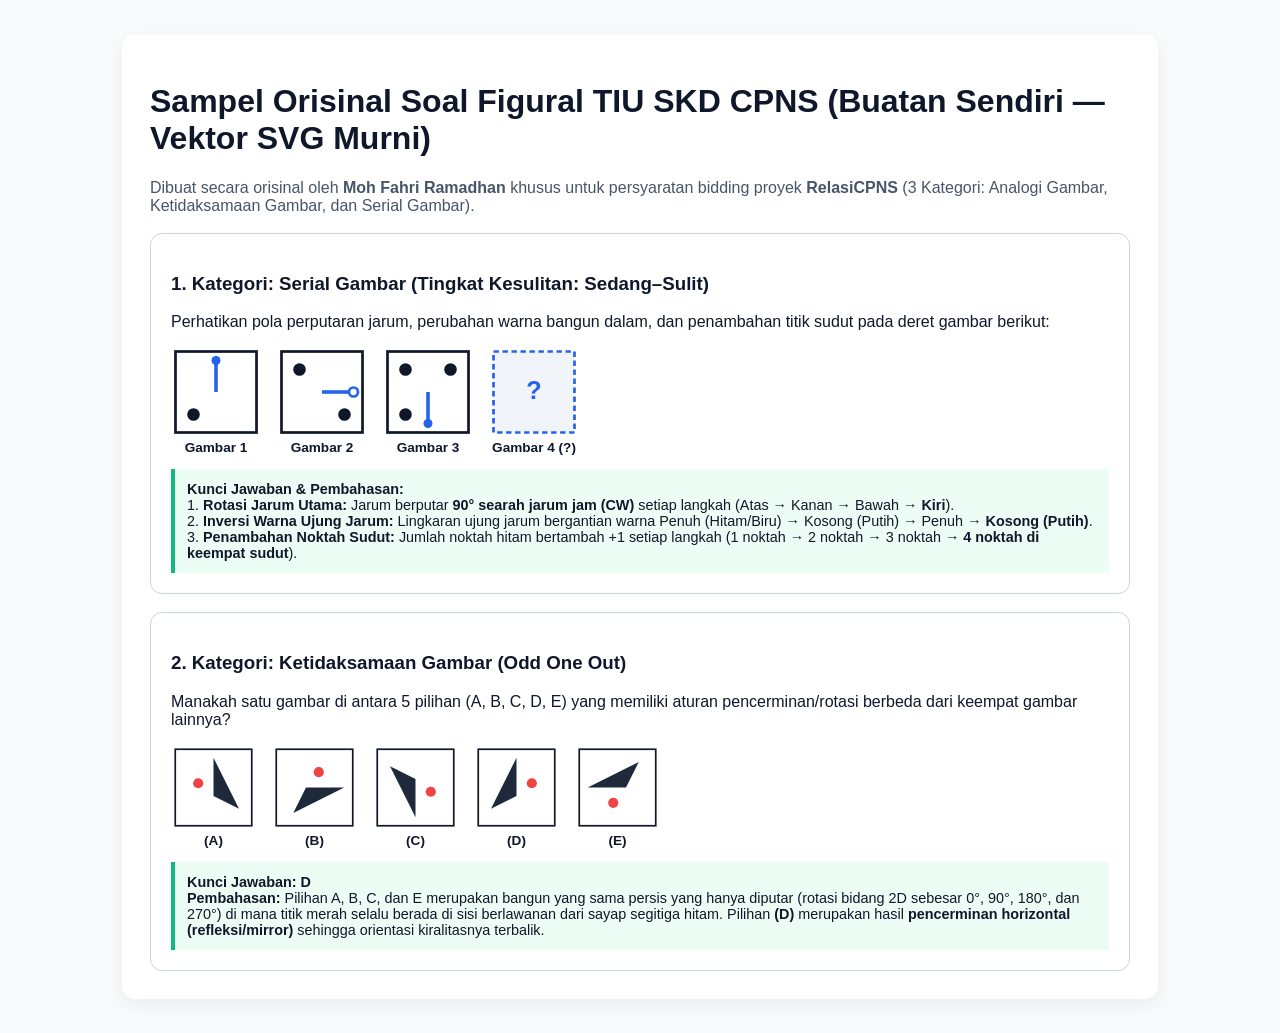
==== demos/sampel_soal_figural_cpns.html @ f0f1803e "Publish 8 live interactive client project demos for active Projects.co.id bids" ====
<!DOCTYPE html>
<html lang="id">
<head>
    <meta charset="UTF-8">
    <title>Sampel Orisinal Soal Figural TIU SKD CPNS (SVG Vector) — Moh Fahri Ramadhan</title>
    <style>
        body { font-family: 'Segoe UI', sans-serif; background: #f8fafc; color: #0f172a; padding: 26px; }
        .wrap { max-width: 980px; margin: 0 auto; background: #fff; padding: 28px; border-radius: 14px; box-shadow: 0 6px 20px rgba(0,0,0,0.06); }
        .q-card { border: 1px solid #cbd5e1; border-radius: 12px; padding: 20px; margin-top: 18px; }
        .svg-row { display: flex; gap: 16px; align-items: center; flex-wrap: wrap; margin: 14px 0; }
        .box { text-align: center; font-size: 0.85rem; font-weight: 700; }
        .ans { background: #ecfdf5; border-left: 4px solid #10b981; padding: 12px; margin-top: 12px; font-size: 0.9rem; }
    </style>
</head>
<body>
    <div class="wrap">
        <h1>Sampel Orisinal Soal Figural TIU SKD CPNS (Buatan Sendiri — Vektor SVG Murni)</h1>
        <p style="color:#475569;margin-top:4px;">Dibuat secara orisinal oleh <strong>Moh Fahri Ramadhan</strong> khusus untuk persyaratan bidding proyek <strong>RelasiCPNS</strong> (3 Kategori: Analogi Gambar, Ketidaksamaan Gambar, dan Serial Gambar).</p>

        <!-- SOAL 1: SERIAL GAMBAR -->
        <div class="q-card">
            <h3>1. Kategori: Serial Gambar (Tingkat Kesulitan: Sedang–Sulit)</h3>
            <p style="margin-top:6px;">Perhatikan pola perputaran jarum, perubahan warna bangun dalam, dan penambahan titik sudut pada deret gambar berikut:</p>
            <div class="svg-row">
                <div class="box">
                    <svg width="90" height="90" viewBox="0 0 100 100"><rect x="5" y="5" width="90" height="90" fill="#fff" stroke="#0f172a" stroke-width="3"/><line x1="50" y1="50" x2="50" y2="15" stroke="#2563eb" stroke-width="4"/><circle cx="50" cy="15" r="5" fill="#2563eb"/><circle cx="25" cy="75" r="7" fill="#0f172a"/></svg>
                    <div>Gambar 1</div>
                </div>
                <div class="box">
                    <svg width="90" height="90" viewBox="0 0 100 100"><rect x="5" y="5" width="90" height="90" fill="#fff" stroke="#0f172a" stroke-width="3"/><line x1="50" y1="50" x2="85" y2="50" stroke="#2563eb" stroke-width="4"/><circle cx="85" cy="50" r="5" fill="#fff" stroke="#2563eb" stroke-width="3"/><circle cx="25" cy="25" r="7" fill="#0f172a"/><circle cx="75" cy="75" r="7" fill="#0f172a"/></svg>
                    <div>Gambar 2</div>
                </div>
                <div class="box">
                    <svg width="90" height="90" viewBox="0 0 100 100"><rect x="5" y="5" width="90" height="90" fill="#fff" stroke="#0f172a" stroke-width="3"/><line x1="50" y1="50" x2="50" y2="85" stroke="#2563eb" stroke-width="4"/><circle cx="50" cy="85" r="5" fill="#2563eb"/><circle cx="75" cy="25" r="7" fill="#0f172a"/><circle cx="25" cy="75" r="7" fill="#0f172a"/><circle cx="25" cy="25" r="7" fill="#0f172a"/></svg>
                    <div>Gambar 3</div>
                </div>
                <div class="box">
                    <svg width="90" height="90" viewBox="0 0 100 100"><rect x="5" y="5" width="90" height="90" fill="#f1f5f9" stroke="#2563eb" stroke-width="3" stroke-dasharray="6,4"/><text x="50" y="58" text-anchor="middle" font-size="28" font-weight="bold" fill="#2563eb">?</text></svg>
                    <div>Gambar 4 (?)</div>
                </div>
            </div>
            <div class="ans">
                <strong>Kunci Jawaban & Pembahasan:</strong><br>
                1. <strong>Rotasi Jarum Utama:</strong> Jarum berputar <strong>90&deg; searah jarum jam (CW)</strong> setiap langkah (Atas &rarr; Kanan &rarr; Bawah &rarr; <strong>Kiri</strong>).<br>
                2. <strong>Inversi Warna Ujung Jarum:</strong> Lingkaran ujung jarum bergantian warna Penuh (Hitam/Biru) &rarr; Kosong (Putih) &rarr; Penuh &rarr; <strong>Kosong (Putih)</strong>.<br>
                3. <strong>Penambahan Noktah Sudut:</strong> Jumlah noktah hitam bertambah +1 setiap langkah (1 noktah &rarr; 2 noktah &rarr; 3 noktah &rarr; <strong>4 noktah di keempat sudut</strong>).
            </div>
        </div>

        <!-- SOAL 2: KETIDAKSAMAAN GAMBAR -->
        <div class="q-card">
            <h3>2. Kategori: Ketidaksamaan Gambar (Odd One Out)</h3>
            <p style="margin-top:6px;">Manakah satu gambar di antara 5 pilihan (A, B, C, D, E) yang memiliki aturan pencerminan/rotasi berbeda dari keempat gambar lainnya?</p>
            <div class="svg-row">
                <div class="box"><svg width="85" height="85" viewBox="0 0 100 100"><rect x="5" y="5" width="90" height="90" fill="#fff" stroke="#0f172a" stroke-width="2"/><polygon points="50,15 80,75 50,60" fill="#1e293b"/><circle cx="32" cy="45" r="6" fill="#ef4444"/></svg><div>(A)</div></div>
                <div class="box"><svg width="85" height="85" viewBox="0 0 100 100"><rect x="5" y="5" width="90" height="90" fill="#fff" stroke="#0f172a" stroke-width="2"/><g transform="rotate(90 50 50)"><polygon points="50,15 80,75 50,60" fill="#1e293b"/><circle cx="32" cy="45" r="6" fill="#ef4444"/></g></svg><div>(B)</div></div>
                <div class="box"><svg width="85" height="85" viewBox="0 0 100 100"><rect x="5" y="5" width="90" height="90" fill="#fff" stroke="#0f172a" stroke-width="2"/><g transform="rotate(180 50 50)"><polygon points="50,15 80,75 50,60" fill="#1e293b"/><circle cx="32" cy="45" r="6" fill="#ef4444"/></g></svg><div>(C)</div></div>
                <div class="box"><svg width="85" height="85" viewBox="0 0 100 100"><rect x="5" y="5" width="90" height="90" fill="#fff" stroke="#0f172a" stroke-width="2"/><polygon points="50,15 20,75 50,60" fill="#1e293b"/><circle cx="68" cy="45" r="6" fill="#ef4444"/></svg><div>(D)</div></div>
                <div class="box"><svg width="85" height="85" viewBox="0 0 100 100"><rect x="5" y="5" width="90" height="90" fill="#fff" stroke="#0f172a" stroke-width="2"/><g transform="rotate(270 50 50)"><polygon points="50,15 80,75 50,60" fill="#1e293b"/><circle cx="32" cy="45" r="6" fill="#ef4444"/></g></svg><div>(E)</div></div>
            </div>
            <div class="ans">
                <strong>Kunci Jawaban: D</strong><br>
                <strong>Pembahasan:</strong> Pilihan A, B, C, dan E merupakan bangun yang sama persis yang hanya diputar (rotasi bidang 2D sebesar 0&deg;, 90&deg;, 180&deg;, dan 270&deg;) di mana titik merah selalu berada di sisi berlawanan dari sayap segitiga hitam. Pilihan <strong>(D)</strong> merupakan hasil <strong>pencerminan horizontal (refleksi/mirror)</strong> sehingga orientasi kiralitasnya terbalik.
            </div>
        </div>
    </div>
</body>
</html>
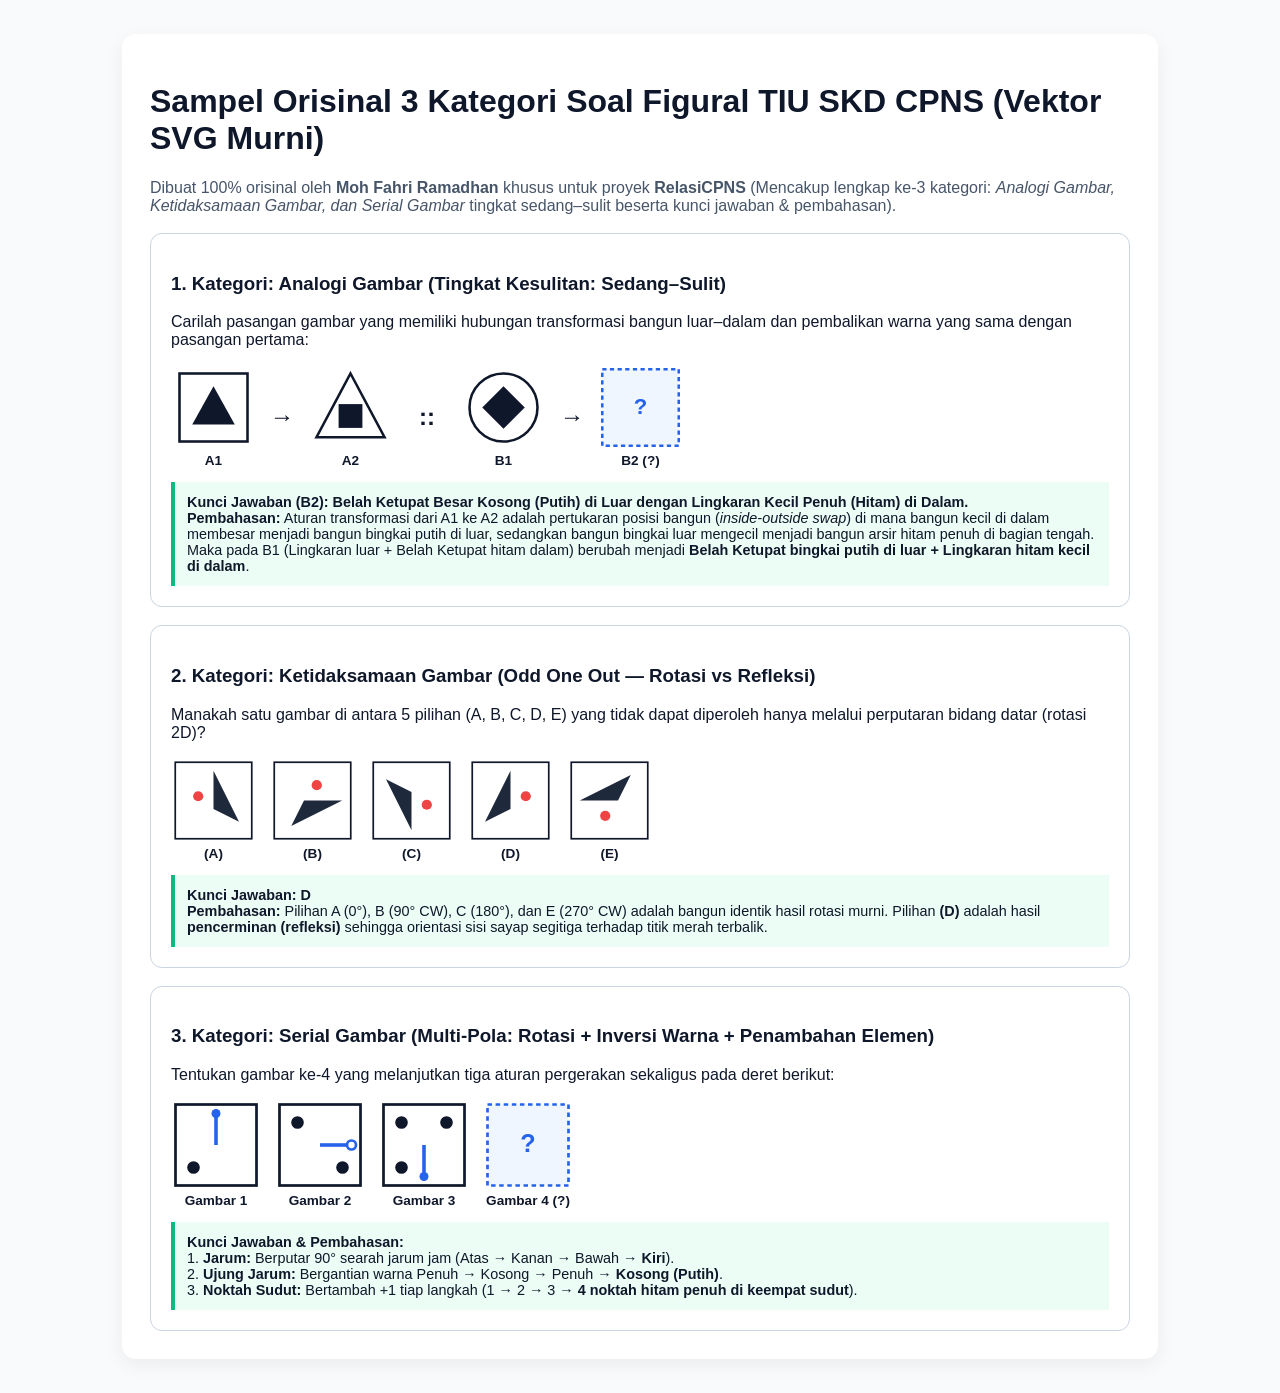
==== commit b5f03ca6: "Add real .xlsx Excel workbook with live SUMIF formulas and complete 3-category SVG Figural CPNS samp" ====
--- a/demos/sampel_soal_figural_cpns.html
+++ b/demos/sampel_soal_figural_cpns.html
@@ -2,55 +2,44 @@
 <html lang="id">
 <head>
     <meta charset="UTF-8">
-    <title>Sampel Orisinal Soal Figural TIU SKD CPNS (SVG Vector) — Moh Fahri Ramadhan</title>
+    <title>Sampel Lengkap 3 Kategori Soal Figural TIU SKD CPNS (SVG Orisinal) — Moh Fahri Ramadhan</title>
     <style>
         body { font-family: 'Segoe UI', sans-serif; background: #f8fafc; color: #0f172a; padding: 26px; }
         .wrap { max-width: 980px; margin: 0 auto; background: #fff; padding: 28px; border-radius: 14px; box-shadow: 0 6px 20px rgba(0,0,0,0.06); }
         .q-card { border: 1px solid #cbd5e1; border-radius: 12px; padding: 20px; margin-top: 18px; }
-        .svg-row { display: flex; gap: 16px; align-items: center; flex-wrap: wrap; margin: 14px 0; }
+        .svg-row { display: flex; gap: 14px; align-items: center; flex-wrap: wrap; margin: 14px 0; }
         .box { text-align: center; font-size: 0.85rem; font-weight: 700; }
         .ans { background: #ecfdf5; border-left: 4px solid #10b981; padding: 12px; margin-top: 12px; font-size: 0.9rem; }
     </style>
 </head>
 <body>
     <div class="wrap">
-        <h1>Sampel Orisinal Soal Figural TIU SKD CPNS (Buatan Sendiri — Vektor SVG Murni)</h1>
-        <p style="color:#475569;margin-top:4px;">Dibuat secara orisinal oleh <strong>Moh Fahri Ramadhan</strong> khusus untuk persyaratan bidding proyek <strong>RelasiCPNS</strong> (3 Kategori: Analogi Gambar, Ketidaksamaan Gambar, dan Serial Gambar).</p>
+        <h1>Sampel Orisinal 3 Kategori Soal Figural TIU SKD CPNS (Vektor SVG Murni)</h1>
+        <p style="color:#475569;margin-top:4px;">Dibuat 100% orisinal oleh <strong>Moh Fahri Ramadhan</strong> khusus untuk proyek <strong>RelasiCPNS</strong> (Mencakup lengkap ke-3 kategori: <em>Analogi Gambar, Ketidaksamaan Gambar, dan Serial Gambar</em> tingkat sedang–sulit beserta kunci jawaban &amp; pembahasan).</p>
 
-        <!-- SOAL 1: SERIAL GAMBAR -->
+        <!-- SOAL 1: ANALOGI GAMBAR -->
         <div class="q-card">
-            <h3>1. Kategori: Serial Gambar (Tingkat Kesulitan: Sedang–Sulit)</h3>
-            <p style="margin-top:6px;">Perhatikan pola perputaran jarum, perubahan warna bangun dalam, dan penambahan titik sudut pada deret gambar berikut:</p>
+            <h3>1. Kategori: Analogi Gambar (Tingkat Kesulitan: Sedang–Sulit)</h3>
+            <p style="margin-top:6px;">Carilah pasangan gambar yang memiliki hubungan transformasi bangun luar–dalam dan pembalikan warna yang sama dengan pasangan pertama:</p>
             <div class="svg-row">
-                <div class="box">
-                    <svg width="90" height="90" viewBox="0 0 100 100"><rect x="5" y="5" width="90" height="90" fill="#fff" stroke="#0f172a" stroke-width="3"/><line x1="50" y1="50" x2="50" y2="15" stroke="#2563eb" stroke-width="4"/><circle cx="50" cy="15" r="5" fill="#2563eb"/><circle cx="25" cy="75" r="7" fill="#0f172a"/></svg>
-                    <div>Gambar 1</div>
-                </div>
-                <div class="box">
-                    <svg width="90" height="90" viewBox="0 0 100 100"><rect x="5" y="5" width="90" height="90" fill="#fff" stroke="#0f172a" stroke-width="3"/><line x1="50" y1="50" x2="85" y2="50" stroke="#2563eb" stroke-width="4"/><circle cx="85" cy="50" r="5" fill="#fff" stroke="#2563eb" stroke-width="3"/><circle cx="25" cy="25" r="7" fill="#0f172a"/><circle cx="75" cy="75" r="7" fill="#0f172a"/></svg>
-                    <div>Gambar 2</div>
-                </div>
-                <div class="box">
-                    <svg width="90" height="90" viewBox="0 0 100 100"><rect x="5" y="5" width="90" height="90" fill="#fff" stroke="#0f172a" stroke-width="3"/><line x1="50" y1="50" x2="50" y2="85" stroke="#2563eb" stroke-width="4"/><circle cx="50" cy="85" r="5" fill="#2563eb"/><circle cx="75" cy="25" r="7" fill="#0f172a"/><circle cx="25" cy="75" r="7" fill="#0f172a"/><circle cx="25" cy="25" r="7" fill="#0f172a"/></svg>
-                    <div>Gambar 3</div>
-                </div>
-                <div class="box">
-                    <svg width="90" height="90" viewBox="0 0 100 100"><rect x="5" y="5" width="90" height="90" fill="#f1f5f9" stroke="#2563eb" stroke-width="3" stroke-dasharray="6,4"/><text x="50" y="58" text-anchor="middle" font-size="28" font-weight="bold" fill="#2563eb">?</text></svg>
-                    <div>Gambar 4 (?)</div>
-                </div>
+                <div class="box"><svg width="85" height="85" viewBox="0 0 100 100"><rect x="10" y="10" width="80" height="80" fill="#fff" stroke="#0f172a" stroke-width="3"/><polygon points="50,25 75,70 25,70" fill="#0f172a"/></svg><div>A1</div></div>
+                <div style="font-size:1.5rem;font-weight:bold;">&rarr;</div>
+                <div class="box"><svg width="85" height="85" viewBox="0 0 100 100"><polygon points="50,10 90,85 10,85" fill="#fff" stroke="#0f172a" stroke-width="3"/><rect x="36" y="46" width="28" height="28" fill="#0f172a"/></svg><div>A2</div></div>
+                <div style="font-size:1.5rem;font-weight:bold;padding:0 12px;">::</div>
+                <div class="box"><svg width="85" height="85" viewBox="0 0 100 100"><circle cx="50" cy="50" r="40" fill="#fff" stroke="#0f172a" stroke-width="3"/><polygon points="50,25 75,50 50,75 25,50" fill="#0f172a"/></svg><div>B1</div></div>
+                <div style="font-size:1.5rem;font-weight:bold;">&rarr;</div>
+                <div class="box"><svg width="85" height="85" viewBox="0 0 100 100"><rect x="5" y="5" width="90" height="90" fill="#eff6ff" stroke="#2563eb" stroke-width="3" stroke-dasharray="5,4"/><text x="50" y="58" text-anchor="middle" font-size="26" font-weight="bold" fill="#2563eb">?</text></svg><div>B2 (?)</div></div>
             </div>
             <div class="ans">
-                <strong>Kunci Jawaban & Pembahasan:</strong><br>
-                1. <strong>Rotasi Jarum Utama:</strong> Jarum berputar <strong>90&deg; searah jarum jam (CW)</strong> setiap langkah (Atas &rarr; Kanan &rarr; Bawah &rarr; <strong>Kiri</strong>).<br>
-                2. <strong>Inversi Warna Ujung Jarum:</strong> Lingkaran ujung jarum bergantian warna Penuh (Hitam/Biru) &rarr; Kosong (Putih) &rarr; Penuh &rarr; <strong>Kosong (Putih)</strong>.<br>
-                3. <strong>Penambahan Noktah Sudut:</strong> Jumlah noktah hitam bertambah +1 setiap langkah (1 noktah &rarr; 2 noktah &rarr; 3 noktah &rarr; <strong>4 noktah di keempat sudut</strong>).
+                <strong>Kunci Jawaban (B2): Belah Ketupat Besar Kosong (Putih) di Luar dengan Lingkaran Kecil Penuh (Hitam) di Dalam.</strong><br>
+                <strong>Pembahasan:</strong> Aturan transformasi dari A1 ke A2 adalah pertukaran posisi bangun (<em>inside-outside swap</em>) di mana bangun kecil di dalam membesar menjadi bangun bingkai putih di luar, sedangkan bangun bingkai luar mengecil menjadi bangun arsir hitam penuh di bagian tengah. Maka pada B1 (Lingkaran luar + Belah Ketupat hitam dalam) berubah menjadi <strong>Belah Ketupat bingkai putih di luar + Lingkaran hitam kecil di dalam</strong>.
             </div>
         </div>
 
         <!-- SOAL 2: KETIDAKSAMAAN GAMBAR -->
         <div class="q-card">
-            <h3>2. Kategori: Ketidaksamaan Gambar (Odd One Out)</h3>
-            <p style="margin-top:6px;">Manakah satu gambar di antara 5 pilihan (A, B, C, D, E) yang memiliki aturan pencerminan/rotasi berbeda dari keempat gambar lainnya?</p>
+            <h3>2. Kategori: Ketidaksamaan Gambar (Odd One Out — Rotasi vs Refleksi)</h3>
+            <p style="margin-top:6px;">Manakah satu gambar di antara 5 pilihan (A, B, C, D, E) yang tidak dapat diperoleh hanya melalui perputaran bidang datar (rotasi 2D)?</p>
             <div class="svg-row">
                 <div class="box"><svg width="85" height="85" viewBox="0 0 100 100"><rect x="5" y="5" width="90" height="90" fill="#fff" stroke="#0f172a" stroke-width="2"/><polygon points="50,15 80,75 50,60" fill="#1e293b"/><circle cx="32" cy="45" r="6" fill="#ef4444"/></svg><div>(A)</div></div>
                 <div class="box"><svg width="85" height="85" viewBox="0 0 100 100"><rect x="5" y="5" width="90" height="90" fill="#fff" stroke="#0f172a" stroke-width="2"/><g transform="rotate(90 50 50)"><polygon points="50,15 80,75 50,60" fill="#1e293b"/><circle cx="32" cy="45" r="6" fill="#ef4444"/></g></svg><div>(B)</div></div>
@@ -60,7 +49,25 @@
             </div>
             <div class="ans">
                 <strong>Kunci Jawaban: D</strong><br>
-                <strong>Pembahasan:</strong> Pilihan A, B, C, dan E merupakan bangun yang sama persis yang hanya diputar (rotasi bidang 2D sebesar 0&deg;, 90&deg;, 180&deg;, dan 270&deg;) di mana titik merah selalu berada di sisi berlawanan dari sayap segitiga hitam. Pilihan <strong>(D)</strong> merupakan hasil <strong>pencerminan horizontal (refleksi/mirror)</strong> sehingga orientasi kiralitasnya terbalik.
+                <strong>Pembahasan:</strong> Pilihan A (0&deg;), B (90&deg; CW), C (180&deg;), dan E (270&deg; CW) adalah bangun identik hasil rotasi murni. Pilihan <strong>(D)</strong> adalah hasil <strong>pencerminan (refleksi)</strong> sehingga orientasi sisi sayap segitiga terhadap titik merah terbalik.
+            </div>
+        </div>
+
+        <!-- SOAL 3: SERIAL GAMBAR -->
+        <div class="q-card">
+            <h3>3. Kategori: Serial Gambar (Multi-Pola: Rotasi + Inversi Warna + Penambahan Elemen)</h3>
+            <p style="margin-top:6px;">Tentukan gambar ke-4 yang melanjutkan tiga aturan pergerakan sekaligus pada deret berikut:</p>
+            <div class="svg-row">
+                <div class="box"><svg width="90" height="90" viewBox="0 0 100 100"><rect x="5" y="5" width="90" height="90" fill="#fff" stroke="#0f172a" stroke-width="3"/><line x1="50" y1="50" x2="50" y2="15" stroke="#2563eb" stroke-width="4"/><circle cx="50" cy="15" r="5" fill="#2563eb"/><circle cx="25" cy="75" r="7" fill="#0f172a"/></svg><div>Gambar 1</div></div>
+                <div class="box"><svg width="90" height="90" viewBox="0 0 100 100"><rect x="5" y="5" width="90" height="90" fill="#fff" stroke="#0f172a" stroke-width="3"/><line x1="50" y1="50" x2="85" y2="50" stroke="#2563eb" stroke-width="4"/><circle cx="85" cy="50" r="5" fill="#fff" stroke="#2563eb" stroke-width="3"/><circle cx="25" cy="25" r="7" fill="#0f172a"/><circle cx="75" cy="75" r="7" fill="#0f172a"/></svg><div>Gambar 2</div></div>
+                <div class="box"><svg width="90" height="90" viewBox="0 0 100 100"><rect x="5" y="5" width="90" height="90" fill="#fff" stroke="#0f172a" stroke-width="3"/><line x1="50" y1="50" x2="50" y2="85" stroke="#2563eb" stroke-width="4"/><circle cx="50" cy="85" r="5" fill="#2563eb"/><circle cx="75" cy="25" r="7" fill="#0f172a"/><circle cx="25" cy="75" r="7" fill="#0f172a"/><circle cx="25" cy="25" r="7" fill="#0f172a"/></svg><div>Gambar 3</div></div>
+                <div class="box"><svg width="90" height="90" viewBox="0 0 100 100"><rect x="5" y="5" width="90" height="90" fill="#eff6ff" stroke="#2563eb" stroke-width="3" stroke-dasharray="5,4"/><text x="50" y="58" text-anchor="middle" font-size="28" font-weight="bold" fill="#2563eb">?</text></svg><div>Gambar 4 (?)</div></div>
+            </div>
+            <div class="ans">
+                <strong>Kunci Jawaban &amp; Pembahasan:</strong><br>
+                1. <strong>Jarum:</strong> Berputar 90&deg; searah jarum jam (Atas &rarr; Kanan &rarr; Bawah &rarr; <strong>Kiri</strong>).<br>
+                2. <strong>Ujung Jarum:</strong> Bergantian warna Penuh &rarr; Kosong &rarr; Penuh &rarr; <strong>Kosong (Putih)</strong>.<br>
+                3. <strong>Noktah Sudut:</strong> Bertambah +1 tiap langkah (1 &rarr; 2 &rarr; 3 &rarr; <strong>4 noktah hitam penuh di keempat sudut</strong>).
             </div>
         </div>
     </div>
